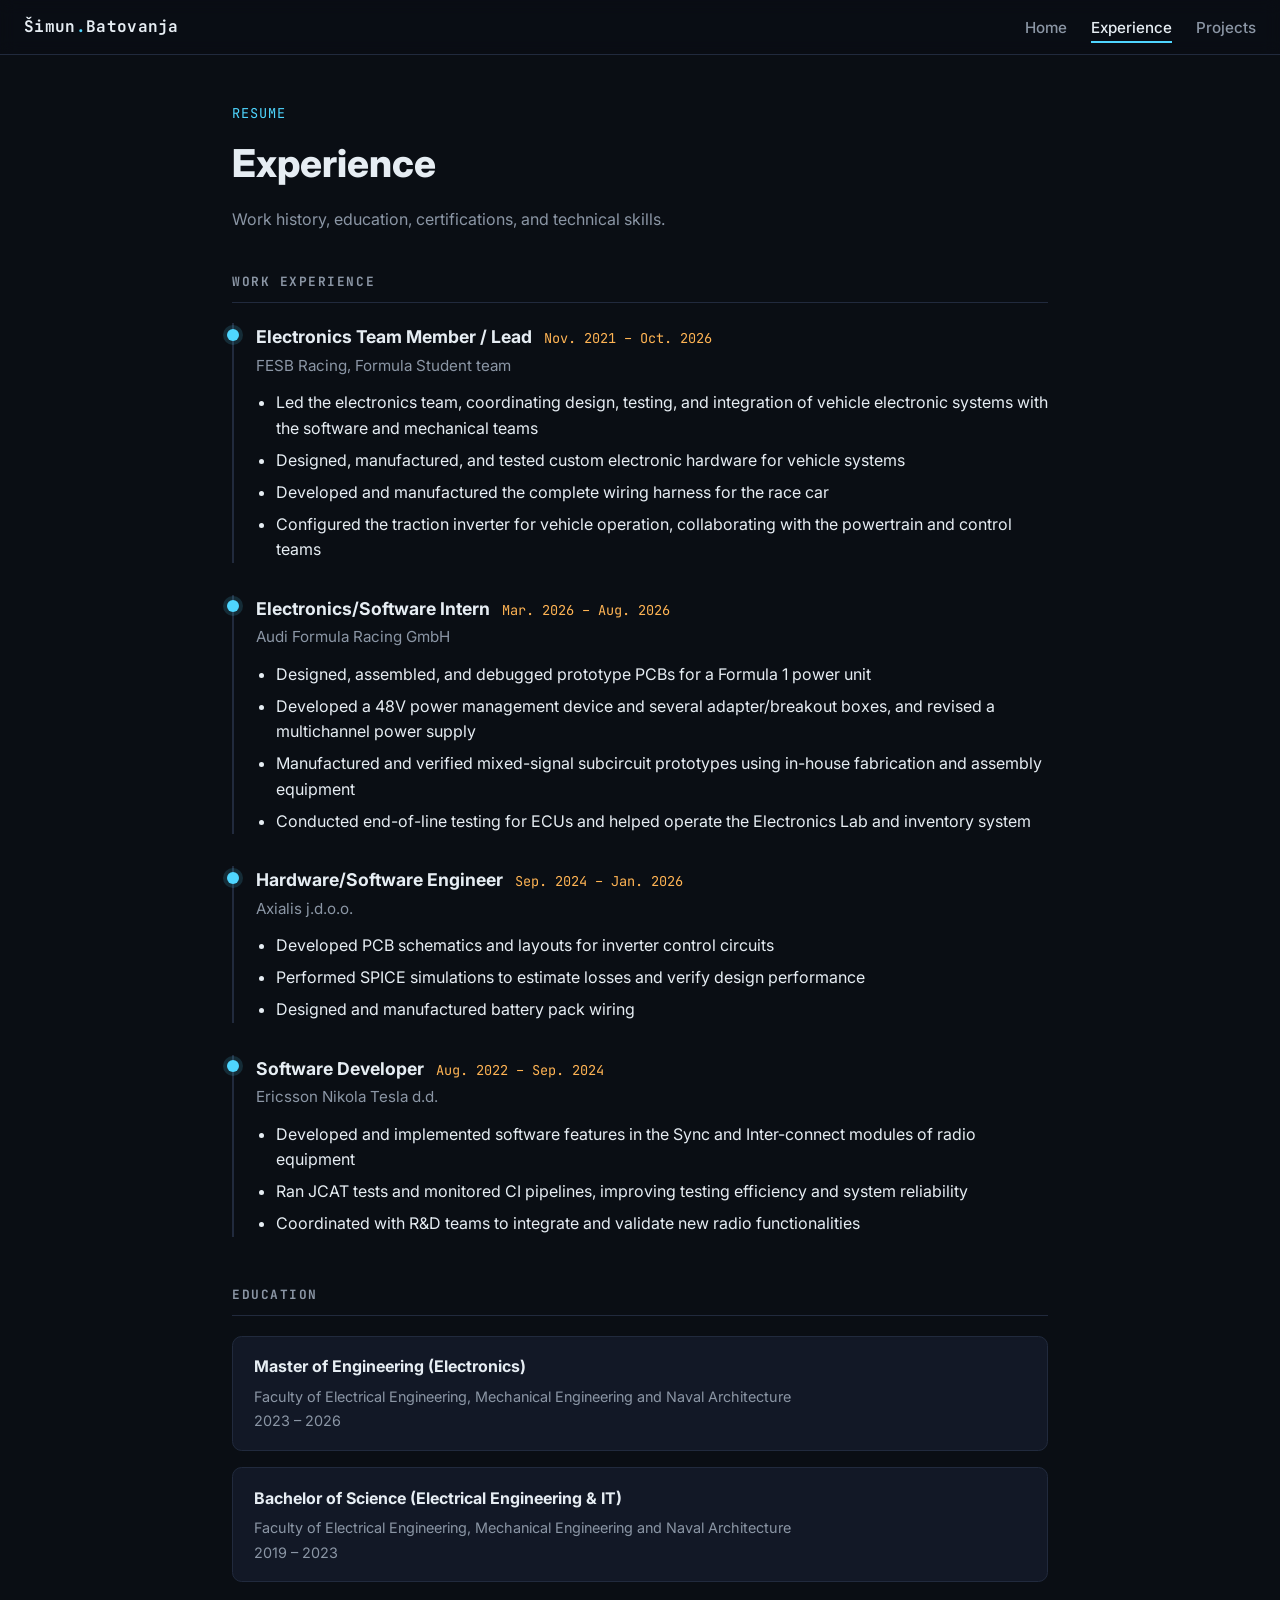
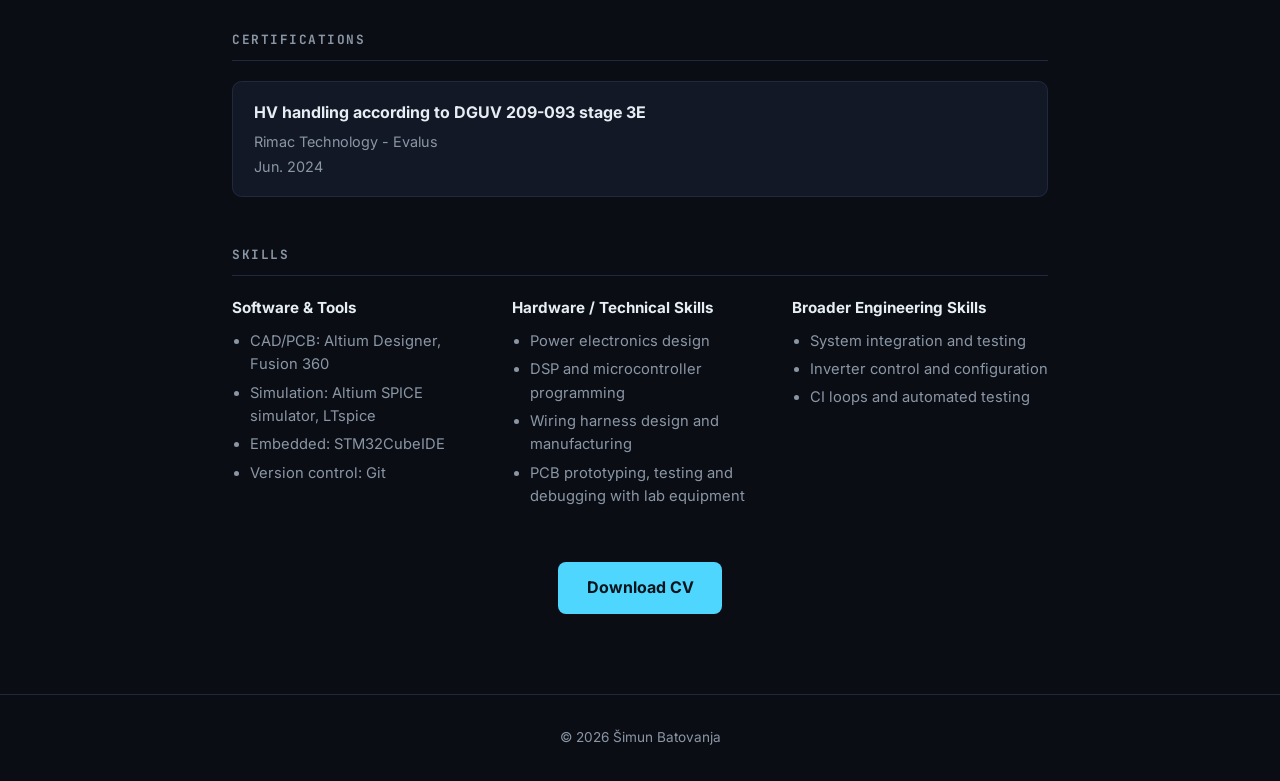
==== experience.html @ f140dcae "Add portfolio site: home, experience, and projects pages Dark theme with PCB/code hero background, d" ====
<!doctype html>
<html lang="en">
<head>
  <meta charset="utf-8">
  <meta name="viewport" content="width=device-width, initial-scale=1, viewport-fit=cover">
  <title>Experience — Šimun Batovanja</title>
  <meta name="description" content="Work experience, education, certifications, and skills.">
  <link rel="preconnect" href="https://fonts.googleapis.com">
  <link rel="preconnect" href="https://fonts.gstatic.com" crossorigin>
  <link href="https://fonts.googleapis.com/css2?family=Inter:wght@400;500;600;700;800&family=JetBrains+Mono:wght@400;500;700&display=swap" rel="stylesheet">
  <link rel="stylesheet" href="assets/css/style.css">
</head>
<body>

  <nav class="nav">
    <div class="nav__brand">Šimun<span>.</span>Batovanja</div>
    <ul class="nav__links">
      <li><a href="index.html">Home</a></li>
      <li><a href="experience.html" aria-current="page">Experience</a></li>
      <li><a href="projects.html">Projects</a></li>
    </ul>
  </nav>

  <main class="page">
    <header class="page__header">
      <p class="page__eyebrow">Resume</p>
      <h1 class="page__title">Experience</h1>
      <p class="page__lede">Work history, education, certifications, and technical skills.</p>
    </header>

    <section class="block">
      <h2 class="block__title">Work Experience</h2>

      <article class="entry">
        <div class="entry__head">
          <h3 class="entry__role">Electronics Team Member / Lead</h3>
          <span class="entry__dates">Nov. 2021 – Oct. 2026</span>
        </div>
        <p class="entry__org">FESB Racing, Formula Student team</p>
        <ul>
          <li>Led the electronics team, coordinating design, testing, and integration of vehicle electronic systems with the software and mechanical teams</li>
          <li>Designed, manufactured, and tested custom electronic hardware for vehicle systems</li>
          <li>Developed and manufactured the complete wiring harness for the race car</li>
          <li>Configured the traction inverter for vehicle operation, collaborating with the powertrain and control teams</li>
        </ul>
      </article>

      <article class="entry">
        <div class="entry__head">
          <h3 class="entry__role">Electronics/Software Intern</h3>
          <span class="entry__dates">Mar. 2026 – Aug. 2026</span>
        </div>
        <p class="entry__org">Audi Formula Racing GmbH</p>
        <ul>
          <li>Designed, assembled, and debugged prototype PCBs for a Formula 1 power unit</li>
          <li>Developed a 48V power management device and several adapter/breakout boxes, and revised a multichannel power supply</li>
          <li>Manufactured and verified mixed-signal subcircuit prototypes using in-house fabrication and assembly equipment</li>
          <li>Conducted end-of-line testing for ECUs and helped operate the Electronics Lab and inventory system</li>
        </ul>
      </article>

      <article class="entry">
        <div class="entry__head">
          <h3 class="entry__role">Hardware/Software Engineer</h3>
          <span class="entry__dates">Sep. 2024 – Jan. 2026</span>
        </div>
        <p class="entry__org">Axialis j.d.o.o.</p>
        <ul>
          <li>Developed PCB schematics and layouts for inverter control circuits</li>
          <li>Performed SPICE simulations to estimate losses and verify design performance</li>
          <li>Designed and manufactured battery pack wiring</li>
        </ul>
      </article>

      <article class="entry">
        <div class="entry__head">
          <h3 class="entry__role">Software Developer</h3>
          <span class="entry__dates">Aug. 2022 – Sep. 2024</span>
        </div>
        <p class="entry__org">Ericsson Nikola Tesla d.d.</p>
        <ul>
          <li>Developed and implemented software features in the Sync and Inter-connect modules of radio equipment</li>
          <li>Ran JCAT tests and monitored CI pipelines, improving testing efficiency and system reliability</li>
          <li>Coordinated with R&amp;D teams to integrate and validate new radio functionalities</li>
        </ul>
      </article>
    </section>

    <section class="block">
      <h2 class="block__title">Education</h2>
      <div class="card">
        <p class="card__title">Master of Engineering (Electronics)</p>
        <p class="card__meta">Faculty of Electrical Engineering, Mechanical Engineering and Naval Architecture</p>
        <p class="card__meta">2023 – 2026</p>
      </div>
      <div class="card">
        <p class="card__title">Bachelor of Science (Electrical Engineering &amp; IT)</p>
        <p class="card__meta">Faculty of Electrical Engineering, Mechanical Engineering and Naval Architecture</p>
        <p class="card__meta">2019 – 2023</p>
      </div>
    </section>

    <section class="block">
      <h2 class="block__title">Certifications</h2>
      <div class="card">
        <p class="card__title">HV handling according to DGUV 209-093 stage 3E</p>
        <p class="card__meta">Rimac Technology - Evalus</p>
        <p class="card__meta">Jun. 2024</p>
      </div>
    </section>

    <section class="block">
      <h2 class="block__title">Skills</h2>
      <div class="skills-grid">
        <div class="skills-group">
          <h3>Software &amp; Tools</h3>
          <ul>
            <li>CAD/PCB: Altium Designer, Fusion 360</li>
            <li>Simulation: Altium SPICE simulator, LTspice</li>
            <li>Embedded: STM32CubeIDE</li>
            <li>Version control: Git</li>
          </ul>
        </div>
        <div class="skills-group">
          <h3>Hardware / Technical Skills</h3>
          <ul>
            <li>Power electronics design</li>
            <li>DSP and microcontroller programming</li>
            <li>Wiring harness design and manufacturing</li>
            <li>PCB prototyping, testing and debugging with lab equipment</li>
          </ul>
        </div>
        <div class="skills-group">
          <h3>Broader Engineering Skills</h3>
          <ul>
            <li>System integration and testing</li>
            <li>Inverter control and configuration</li>
            <li>CI loops and automated testing</li>
          </ul>
        </div>
      </div>
    </section>

    <div class="btn-row">
      <a class="btn" href="assets/Simun_Batovanja_CV.pdf" download>Download CV</a>
    </div>
  </main>

  <footer class="footer">
    &copy; <span id="year"></span> Šimun Batovanja
  </footer>

  <script>
    document.getElementById('year').textContent = new Date().getFullYear();
  </script>
</body>
</html>
---- assets/css/style.css ----
:root {
  --bg: #0a0e14;
  --bg-alt: #0f1420;
  --bg-card: #121826;
  --border: #212a3d;
  --text: #e6edf3;
  --text-muted: #8b96a5;
  --accent: #4fd6ff;
  --accent-2: #ffb454;
  --mono: "JetBrains Mono", "Fira Code", ui-monospace, Consolas, monospace;
  --sans: "Inter", -apple-system, BlinkMacSystemFont, "Segoe UI", sans-serif;
}

* { box-sizing: border-box; }

html { scroll-behavior: smooth; }

body {
  margin: 0;
  background: var(--bg);
  color: var(--text);
  font-family: var(--sans);
  line-height: 1.6;
}

a { color: var(--accent); text-decoration: none; }
a:hover { text-decoration: underline; }

img { max-width: 100%; }

/* ---------- Nav ---------- */
.nav {
  position: sticky;
  top: 0;
  z-index: 50;
  display: flex;
  align-items: center;
  justify-content: space-between;
  gap: 1rem;
  padding: 0.9rem 1.5rem;
  background: rgba(10, 14, 20, 0.85);
  backdrop-filter: blur(8px);
  border-bottom: 1px solid var(--border);
  flex-wrap: wrap;
}

.nav__brand {
  font-family: var(--mono);
  font-weight: 700;
  color: var(--text);
  letter-spacing: 0.02em;
}

.nav__brand span { color: var(--accent); }

.nav__links {
  display: flex;
  gap: 1.5rem;
  list-style: none;
  margin: 0;
  padding: 0;
}

.nav__links a {
  color: var(--text-muted);
  font-size: 0.95rem;
  font-weight: 500;
  padding: 0.3rem 0;
  border-bottom: 2px solid transparent;
}

.nav__links a:hover,
.nav__links a[aria-current="page"] {
  color: var(--text);
  text-decoration: none;
  border-bottom-color: var(--accent);
}

/* ---------- Hero (index page) ---------- */
.hero {
  position: relative;
  min-height: 100vh;
  display: flex;
  align-items: center;
  justify-content: center;
  padding: calc(6rem + env(safe-area-inset-top, 0px)) 1.5rem 4rem;
  background-image:
    linear-gradient(180deg, rgba(8, 11, 17, 0.75) 0%, rgba(8, 11, 17, 0.9) 60%, rgba(8, 11, 17, 1) 100%),
    url("../images/hero-bg.png");
  background-size: cover;
  background-position: center;
}

.hero__content {
  max-width: 46rem;
  text-align: center;
}

.hero__eyebrow {
  font-family: var(--mono);
  color: var(--accent);
  font-size: 0.9rem;
  letter-spacing: 0.08em;
  text-transform: uppercase;
  margin: 0 0 0.75rem;
}

.hero__name {
  font-size: clamp(2.2rem, 6vw, 3.4rem);
  font-weight: 800;
  margin: 0 0 0.4rem;
  letter-spacing: -0.01em;
}

.hero__title {
  font-size: clamp(1.05rem, 2.5vw, 1.3rem);
  color: var(--accent-2);
  font-weight: 600;
  margin: 0 0 1.5rem;
}

.hero__summary {
  color: var(--text-muted);
  font-size: 1.05rem;
  margin: 0 auto 2.2rem;
  max-width: 38rem;
}

.contact-row {
  display: flex;
  flex-wrap: wrap;
  justify-content: center;
  gap: 1rem 1.75rem;
  margin-bottom: 2.2rem;
  font-size: 0.95rem;
}

.contact-row__item {
  display: flex;
  align-items: center;
  gap: 0.45rem;
  color: var(--text-muted);
}

.contact-row__item a { color: var(--text); }

.contact-row__icon {
  width: 1.1rem;
  height: 1.1rem;
  flex-shrink: 0;
  stroke: var(--accent);
}

.btn {
  display: inline-flex;
  align-items: center;
  gap: 0.5rem;
  padding: 0.85rem 1.8rem;
  border-radius: 0.5rem;
  background: var(--accent);
  color: #06131a;
  font-weight: 700;
  font-size: 1rem;
  border: none;
  cursor: pointer;
}

.btn:hover { background: #7ae2ff; text-decoration: none; }

.btn--ghost {
  background: transparent;
  color: var(--text);
  border: 1px solid var(--border);
}

.btn--ghost:hover { background: var(--bg-card); border-color: var(--accent); }

.btn-row {
  display: flex;
  justify-content: center;
  gap: 1rem;
  flex-wrap: wrap;
}

/* ---------- Page layout (experience / projects) ---------- */
.page {
  max-width: 54rem;
  margin: 0 auto;
  padding: 3rem 1.5rem 5rem;
}

.page__header {
  margin-bottom: 2.5rem;
}

.page__eyebrow {
  font-family: var(--mono);
  color: var(--accent);
  font-size: 0.85rem;
  letter-spacing: 0.08em;
  text-transform: uppercase;
  margin: 0 0 0.5rem;
}

.page__title {
  font-size: clamp(1.8rem, 4vw, 2.4rem);
  font-weight: 800;
  margin: 0;
}

.page__lede {
  color: var(--text-muted);
  margin-top: 0.75rem;
  max-width: 38rem;
}

section.block { margin-bottom: 3rem; }

.block__title {
  font-family: var(--mono);
  font-size: 0.8rem;
  letter-spacing: 0.12em;
  text-transform: uppercase;
  color: var(--text-muted);
  margin: 0 0 1.25rem;
  padding-bottom: 0.6rem;
  border-bottom: 1px solid var(--border);
}

/* ---------- Experience entries ---------- */
.entry {
  position: relative;
  padding-left: 1.4rem;
  border-left: 2px solid var(--border);
  margin-bottom: 2rem;
}

.entry:last-child { margin-bottom: 0; }

.entry::before {
  content: "";
  position: absolute;
  left: -7px;
  top: 0.35rem;
  width: 12px;
  height: 12px;
  border-radius: 50%;
  background: var(--accent);
  box-shadow: 0 0 0 4px rgba(79, 214, 255, 0.15);
}

.entry__head {
  display: flex;
  flex-wrap: wrap;
  align-items: baseline;
  gap: 0.4rem 0.75rem;
  margin-bottom: 0.15rem;
}

.entry__role {
  font-size: 1.1rem;
  font-weight: 700;
  margin: 0;
}

.entry__dates {
  font-family: var(--mono);
  font-size: 0.85rem;
  color: var(--accent-2);
}

.entry__org {
  color: var(--text-muted);
  font-size: 0.95rem;
  margin: 0 0 0.75rem;
}

.entry ul {
  margin: 0;
  padding-left: 1.2rem;
}

.entry li {
  margin-bottom: 0.4rem;
  color: var(--text);
}

.entry li:last-child { margin-bottom: 0; }

/* ---------- Education / certification cards ---------- */
.card {
  background: var(--bg-card);
  border: 1px solid var(--border);
  border-radius: 0.6rem;
  padding: 1.1rem 1.3rem;
  margin-bottom: 1rem;
}

.card:last-child { margin-bottom: 0; }

.card__title { font-weight: 700; margin: 0 0 0.3rem; }
.card__meta { color: var(--text-muted); font-size: 0.9rem; margin: 0; }
.card__meta + .card__meta { margin-top: 0.1rem; }

/* ---------- Skills ---------- */
.skills-grid {
  display: grid;
  grid-template-columns: repeat(auto-fit, minmax(14rem, 1fr));
  gap: 1.5rem;
}

.skills-group h3 {
  font-size: 0.95rem;
  margin: 0 0 0.6rem;
  color: var(--text);
}

.skills-group ul {
  margin: 0;
  padding-left: 1.1rem;
  color: var(--text-muted);
  font-size: 0.92rem;
}

.skills-group li { margin-bottom: 0.3rem; }

/* ---------- Projects grid ---------- */
.projects-grid {
  display: grid;
  grid-template-columns: repeat(auto-fit, minmax(16rem, 1fr));
  gap: 1.5rem;
}

.project-card {
  background: var(--bg-card);
  border: 1px solid var(--border);
  border-radius: 0.6rem;
  overflow: hidden;
  display: flex;
  flex-direction: column;
}

.project-card__image {
  width: 100%;
  aspect-ratio: 16 / 9;
  object-fit: cover;
  background: var(--bg-alt);
  display: block;
}

.project-card__body { padding: 1.1rem 1.3rem; }

.project-card__title { font-weight: 700; margin: 0 0 0.4rem; }
.project-card__desc { color: var(--text-muted); font-size: 0.92rem; margin: 0 0 0.6rem; }

.project-card__tags {
  display: flex;
  flex-wrap: wrap;
  gap: 0.4rem;
}

.tag {
  font-family: var(--mono);
  font-size: 0.75rem;
  color: var(--accent);
  background: rgba(79, 214, 255, 0.08);
  border: 1px solid rgba(79, 214, 255, 0.25);
  padding: 0.15rem 0.5rem;
  border-radius: 0.3rem;
}

.empty-state {
  text-align: center;
  padding: 3.5rem 1.5rem;
  border: 1px dashed var(--border);
  border-radius: 0.6rem;
  color: var(--text-muted);
}

.empty-state p { margin: 0.3rem 0; }

/* ---------- Footer ---------- */
.footer {
  text-align: center;
  padding: 2rem 1.5rem calc(2rem + env(safe-area-inset-bottom, 0px));
  color: var(--text-muted);
  font-size: 0.85rem;
  border-top: 1px solid var(--border);
}

@media (max-width: 480px) {
  .nav { padding: 0.8rem 1rem; }
  .page { padding: 2rem 1rem 3rem; }
}
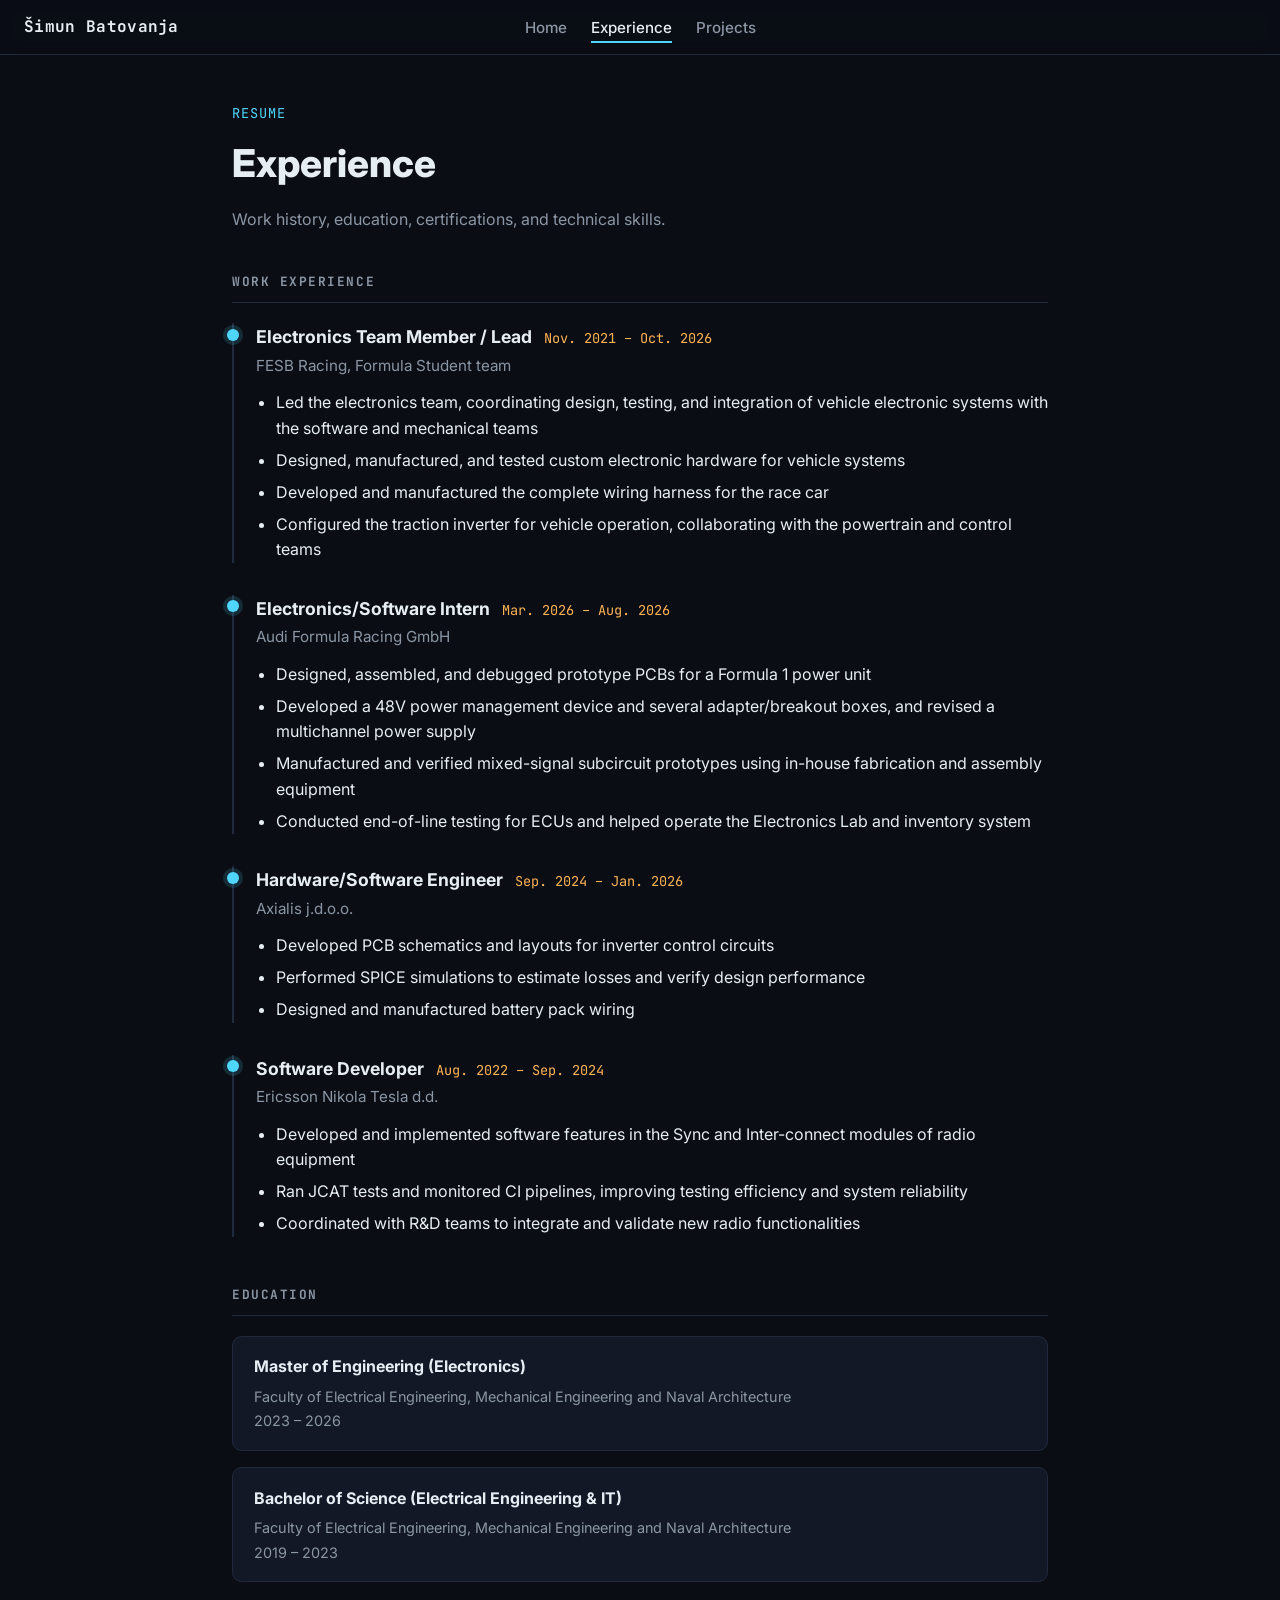
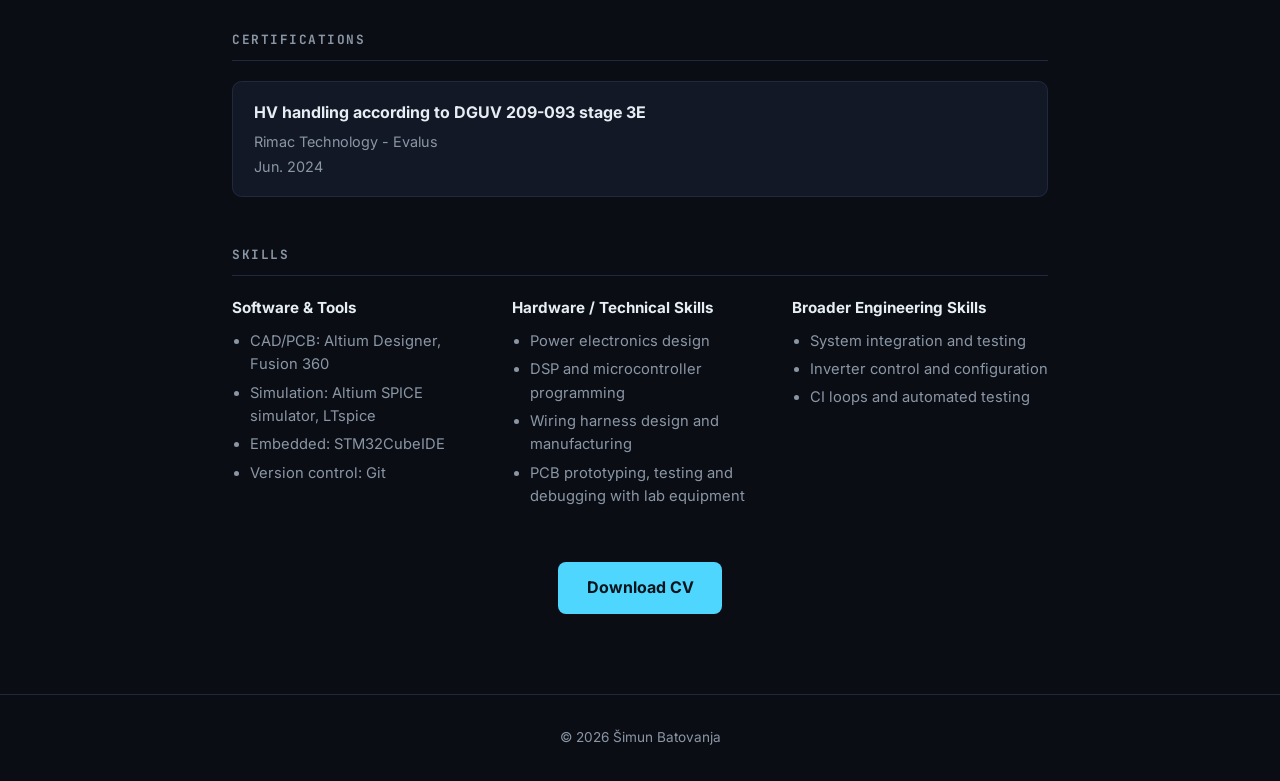
==== commit 5e247200: "Tweak nav and index page per feedback Drop the dot from the brand name, center the nav links, add a " ====
--- a/experience.html
+++ b/experience.html
@@ -13,12 +13,13 @@
 <body>
 
   <nav class="nav">
-    <div class="nav__brand">Šimun<span>.</span>Batovanja</div>
+    <div class="nav__brand">Šimun Batovanja</div>
     <ul class="nav__links">
       <li><a href="index.html">Home</a></li>
       <li><a href="experience.html" aria-current="page">Experience</a></li>
       <li><a href="projects.html">Projects</a></li>
     </ul>
+    <div class="nav__spacer" aria-hidden="true"></div>
   </nav>
 
   <main class="page">
--- a/assets/css/style.css
+++ b/assets/css/style.css
@@ -33,33 +33,37 @@
   position: sticky;
   top: 0;
   z-index: 50;
-  display: flex;
+  display: grid;
+  grid-template-columns: 1fr auto 1fr;
   align-items: center;
-  justify-content: space-between;
-  gap: 1rem;
+  column-gap: 1rem;
   padding: 0.9rem 1.5rem;
   background: rgba(10, 14, 20, 0.85);
   backdrop-filter: blur(8px);
   border-bottom: 1px solid var(--border);
-  flex-wrap: wrap;
 }
 
 .nav__brand {
+  grid-column: 1;
+  justify-self: start;
   font-family: var(--mono);
   font-weight: 700;
   color: var(--text);
   letter-spacing: 0.02em;
-}
-
-.nav__brand span { color: var(--accent); }
+  white-space: nowrap;
+}
 
 .nav__links {
+  grid-column: 2;
+  justify-self: center;
   display: flex;
   gap: 1.5rem;
   list-style: none;
   margin: 0;
   padding: 0;
 }
+
+.nav__spacer { grid-column: 3; }
 
 .nav__links a {
   color: var(--text-muted);
@@ -388,6 +392,16 @@
   border-top: 1px solid var(--border);
 }
 
+@media (max-width: 640px) {
+  .nav {
+    display: flex;
+    flex-direction: column;
+    align-items: center;
+    gap: 0.6rem;
+  }
+  .nav__spacer { display: none; }
+}
+
 @media (max-width: 480px) {
   .nav { padding: 0.8rem 1rem; }
   .page { padding: 2rem 1rem 3rem; }
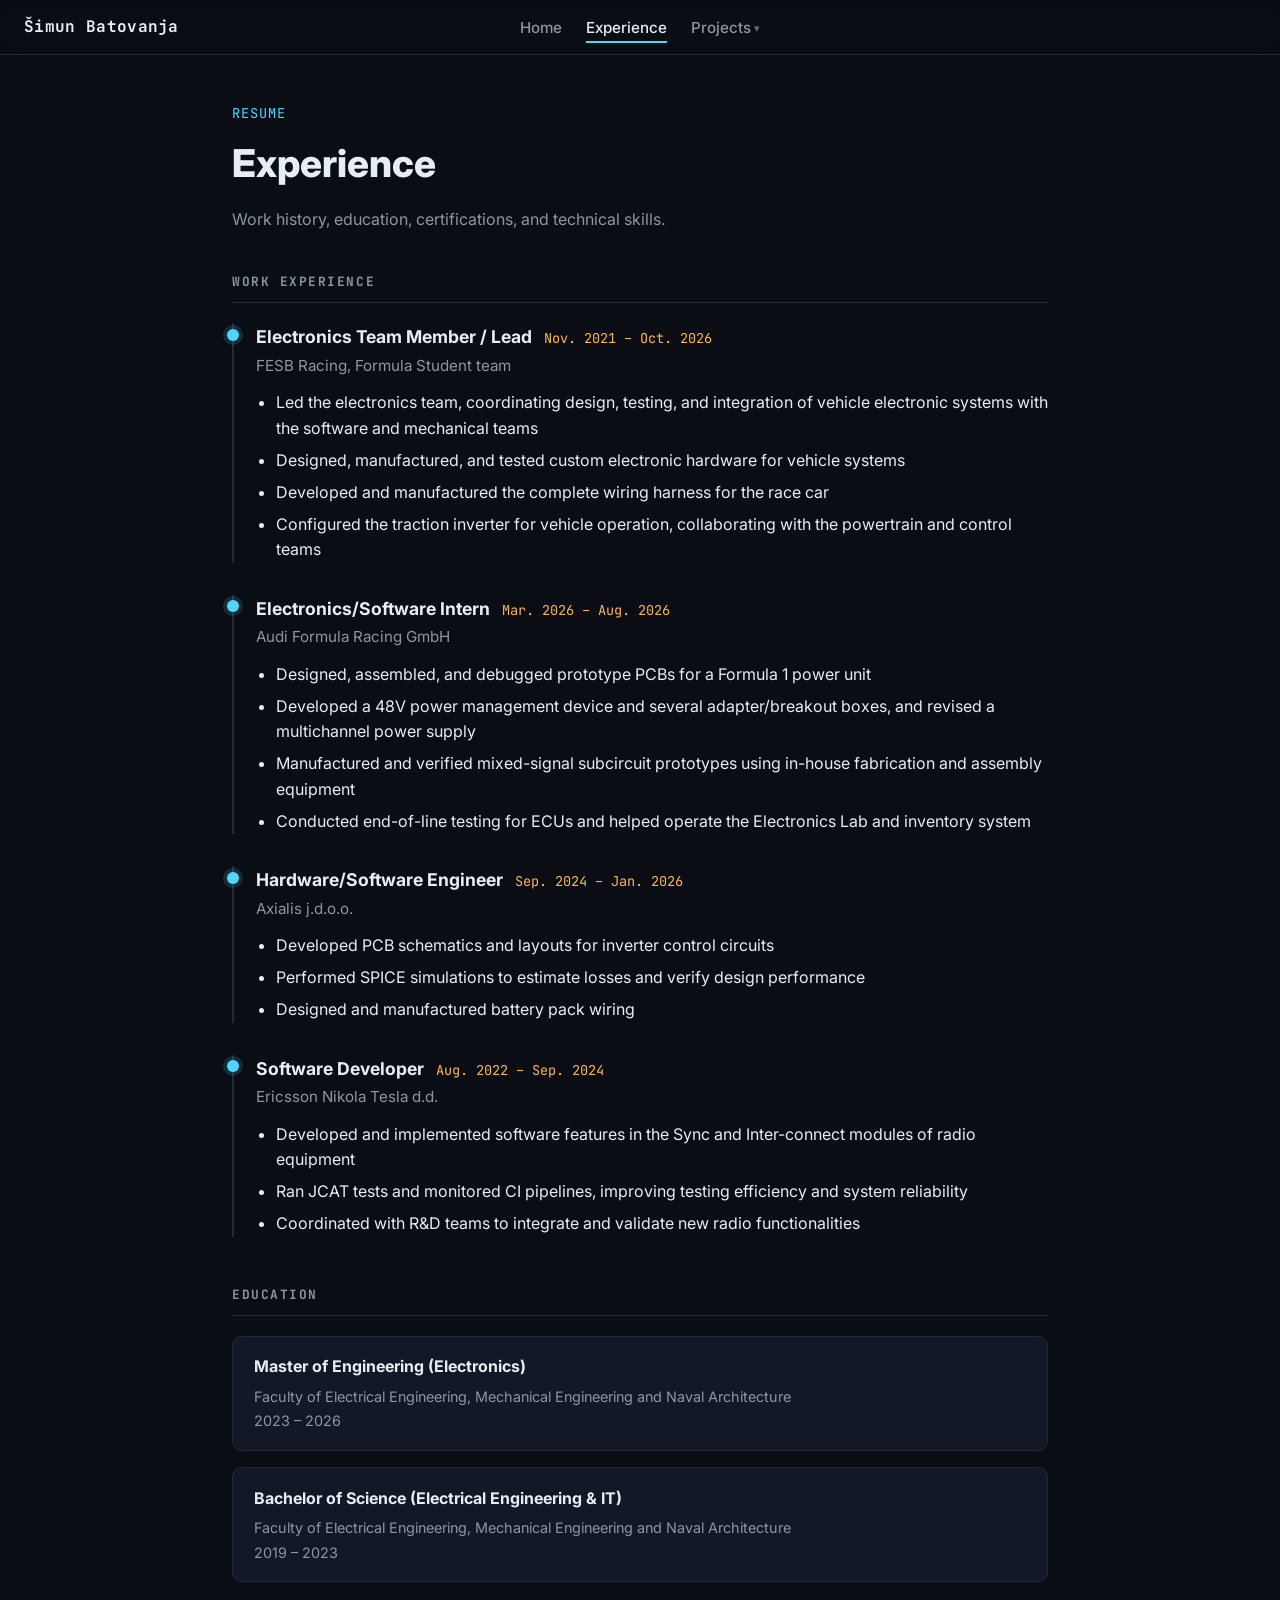
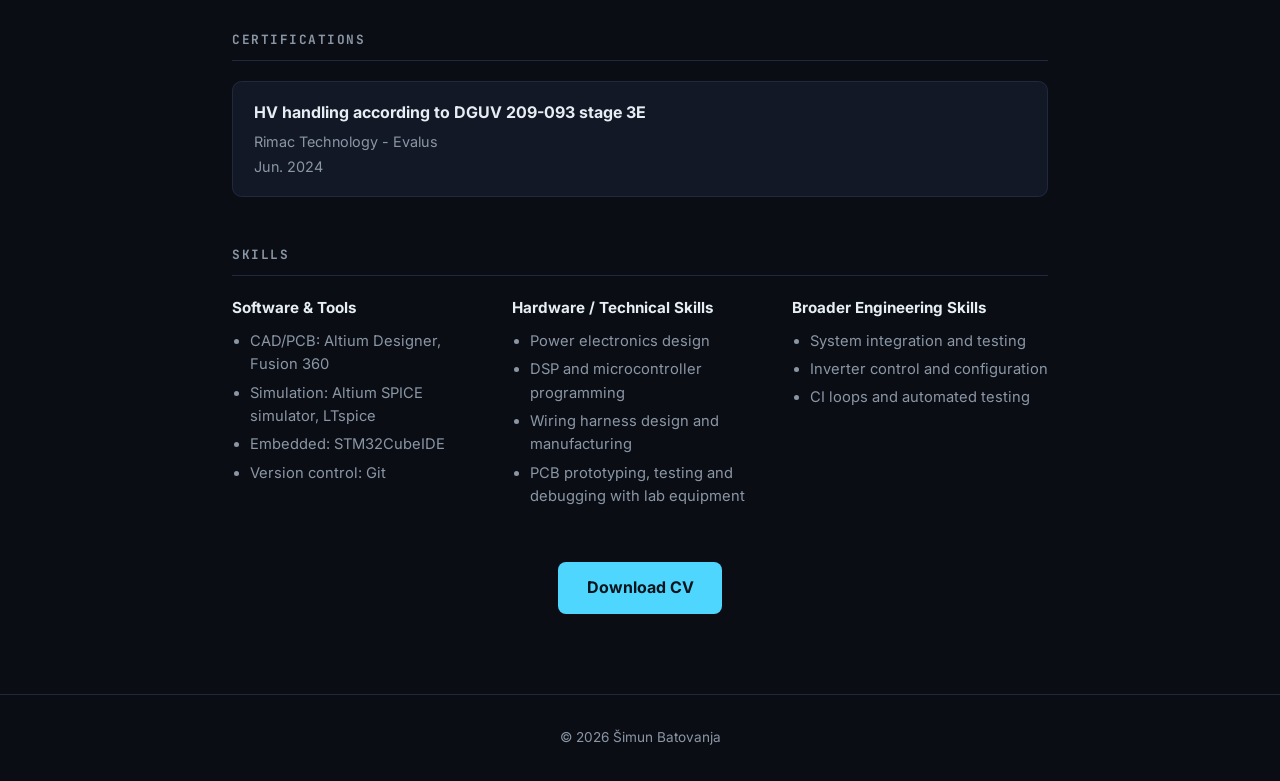
==== commit b22c771a: "Add hover dropdown to the Projects nav link The dropdown is built client-side by fetching projects.h" ====
--- a/experience.html
+++ b/experience.html
@@ -10,14 +10,14 @@
   <link href="https://fonts.googleapis.com/css2?family=Inter:wght@400;500;600;700;800&family=JetBrains+Mono:wght@400;500;700&display=swap" rel="stylesheet">
   <link rel="stylesheet" href="assets/css/style.css">
 </head>
-<body>
+<body data-root=".">
 
   <nav class="nav">
     <div class="nav__brand">Šimun Batovanja</div>
     <ul class="nav__links">
       <li><a href="index.html">Home</a></li>
       <li><a href="experience.html" aria-current="page">Experience</a></li>
-      <li><a href="projects.html">Projects</a></li>
+      <li><a href="projects.html" data-projects-link>Projects</a></li>
     </ul>
     <div class="nav__spacer" aria-hidden="true"></div>
   </nav>
@@ -143,7 +143,7 @@
     </section>
 
     <div class="btn-row">
-      <a class="btn" href="assets/Simun_Batovanja_CV.pdf" download>Download CV</a>
+      <a class="btn" href="assets/Simun_Batovanja_CV.pdf" target="_blank" rel="noopener">Download CV</a>
     </div>
   </main>
 
@@ -151,6 +151,7 @@
     &copy; <span id="year"></span> Šimun Batovanja
   </footer>
 
+  <script src="assets/js/nav-dropdown.js" defer></script>
   <script>
     document.getElementById('year').textContent = new Date().getFullYear();
   </script>
--- a/assets/css/style.css
+++ b/assets/css/style.css
@@ -80,6 +80,54 @@
   border-bottom-color: var(--accent);
 }
 
+.nav__links li { position: relative; }
+
+.nav__links a[data-projects-link]::after {
+  content: "\25BE";
+  margin-left: 0.35em;
+  font-size: 0.7em;
+  opacity: 0.7;
+}
+
+.nav__dropdown {
+  position: absolute;
+  top: 100%;
+  left: 50%;
+  transform: translateX(-50%);
+  margin-top: 0.6rem;
+  display: none;
+  flex-direction: column;
+  min-width: 13rem;
+  background: var(--bg-card);
+  border: 1px solid var(--border);
+  border-radius: 0.5rem;
+  padding: 0.35rem;
+  box-shadow: 0 12px 30px rgba(0, 0, 0, 0.45);
+  z-index: 60;
+}
+
+.nav__links li:hover .nav__dropdown,
+.nav__links li:focus-within .nav__dropdown,
+.nav__links li.is-open .nav__dropdown {
+  display: flex;
+}
+
+.nav__dropdown a {
+  color: var(--text-muted);
+  font-size: 0.88rem;
+  font-weight: 500;
+  padding: 0.5rem 0.7rem;
+  border-radius: 0.35rem;
+  border-bottom: none;
+  white-space: nowrap;
+}
+
+.nav__dropdown a:hover {
+  color: var(--text);
+  background: rgba(79, 214, 255, 0.08);
+  text-decoration: none;
+}
+
 /* ---------- Hero (index page) ---------- */
 .hero {
   position: relative;
@@ -342,6 +390,15 @@
   overflow: hidden;
   display: flex;
   flex-direction: column;
+  color: inherit;
+  text-decoration: none;
+  transition: border-color 0.15s ease, transform 0.15s ease;
+}
+
+.project-card:hover {
+  border-color: var(--accent);
+  transform: translateY(-2px);
+  text-decoration: none;
 }
 
 .project-card__image {
@@ -382,6 +439,44 @@
 }
 
 .empty-state p { margin: 0.3rem 0; }
+
+/* ---------- Project detail page ---------- */
+.back-link {
+  display: inline-flex;
+  align-items: center;
+  gap: 0.4rem;
+  font-family: var(--mono);
+  font-size: 0.85rem;
+  color: var(--text-muted);
+  margin-bottom: 1.5rem;
+}
+
+.back-link:hover { color: var(--accent); text-decoration: none; }
+
+.project-hero {
+  width: 100%;
+  max-height: 26rem;
+  object-fit: cover;
+  border-radius: 0.6rem;
+  border: 1px solid var(--border);
+  margin-bottom: 1.75rem;
+  display: block;
+}
+
+.project-detail__tags {
+  display: flex;
+  flex-wrap: wrap;
+  gap: 0.4rem;
+  margin-top: 1rem;
+}
+
+.project-detail__body {
+  margin-top: 2rem;
+  color: var(--text);
+}
+
+.project-detail__body p { margin: 0 0 1rem; }
+.project-detail__body p:last-child { margin-bottom: 0; }
 
 /* ---------- Footer ---------- */
 .footer {
